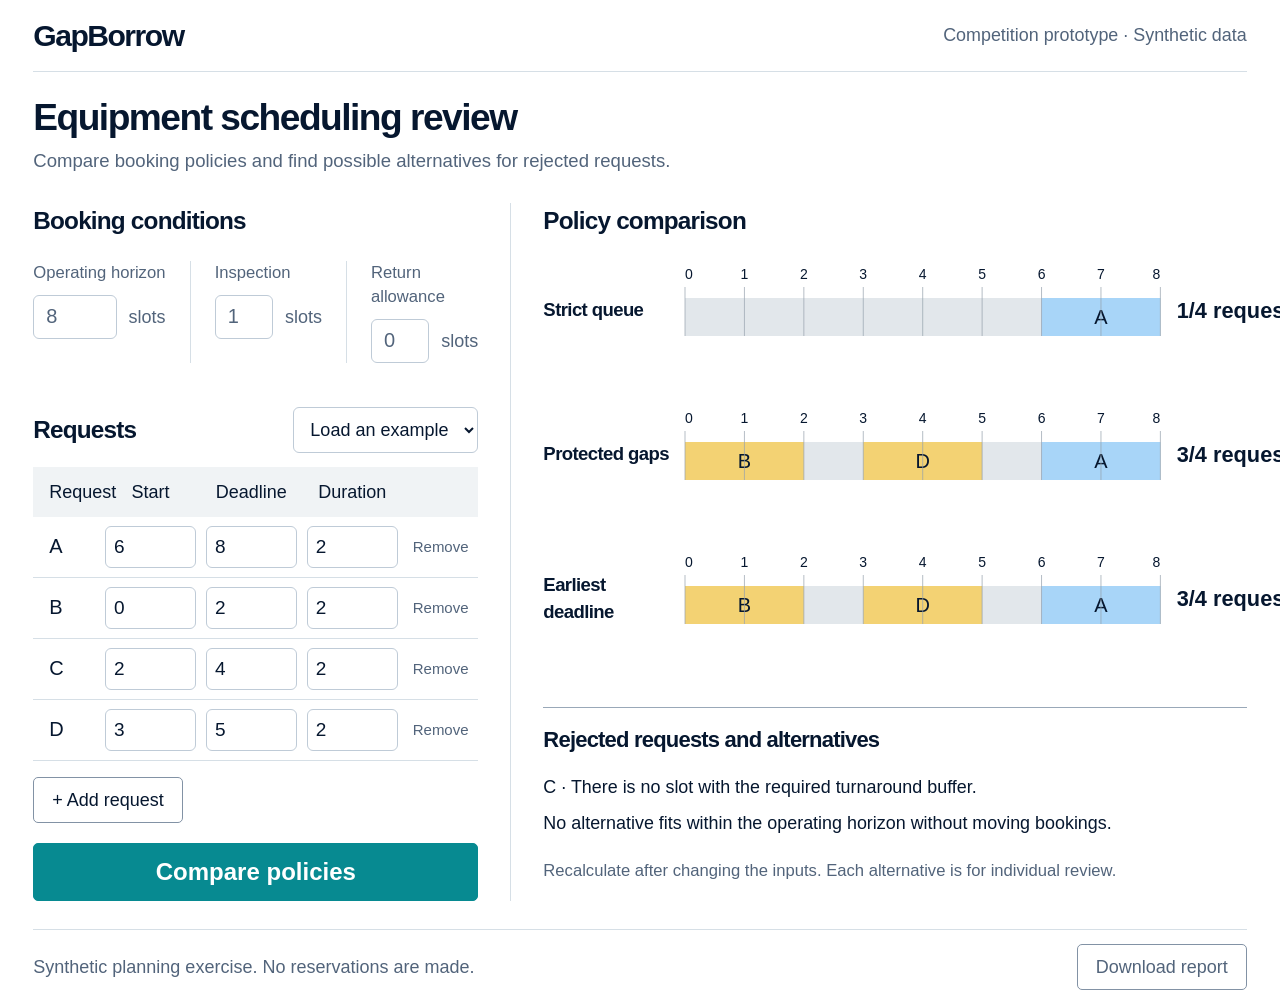
==== docs/index.html @ 941f61b4 "Add English in-browser GapBorrow demo" ====
<!doctype html>
<html lang="en">
<head>
  <meta charset="utf-8"><meta name="viewport" content="width=device-width,initial-scale=1">
  <title>GapBorrow · Equipment scheduling review</title>
  <link rel="stylesheet" href="./style.css"><script type="module" src="./app.mjs"></script>
</head>
<body>
<div class="app">
  <header><div class="wordmark">GapBorrow</div><span>Competition prototype · Synthetic data</span></header>
  <main>
    <h1>Equipment scheduling review</h1>
    <p class="intro">Compare booking policies and find possible alternatives for rejected requests.</p>
    <div class="workspace">
      <section class="inputs" aria-labelledby="conditions-title">
        <h2 id="conditions-title">Booking conditions</h2>
        <form id="review-form">
          <div class="metrics">
            <label for="horizon">Operating horizon<span class="numeric"><input id="horizon" type="number" value="8" min="1" max="48" required><span> slots</span></span></label>
            <label for="inspection">Inspection<span class="numeric"><input id="inspection" type="number" value="1" min="0" max="48" required><span> slots</span></span></label>
            <label for="lateness">Return allowance<span class="numeric"><input id="lateness" type="number" value="0" min="0" max="48" required><span> slots</span></span></label>
          </div>
          <div class="list-heading"><h2>Requests</h2>
            <select id="example" aria-label="Load an example">
              <option value="" selected disabled>Load an example</option>
              <option value="0">Gap before a late pickup</option>
              <option value="1">Fully booked horizon</option>
              <option value="2">Long first booking</option>
              <option value="3">Inspection buffer</option>
            </select>
          </div>
          <table class="request-table"><thead><tr><th>Request</th><th>Start</th><th>Deadline</th><th>Duration</th><th><span class="sr-only">Remove</span></th></tr></thead><tbody id="requests"></tbody></table>
          <button class="secondary add" type="button" id="add">+ Add request</button>
          <div id="error" role="alert" hidden></div>
          <button class="primary calculate" type="submit">Compare policies</button>
        </form>
      </section>
      <section class="results" aria-labelledby="comparison-title">
        <h2 id="comparison-title">Policy comparison</h2>
        <div id="schedules" aria-label="Compare booking policies"></div>
        <div class="reasons"><h2>Rejected requests and alternatives</h2><div id="reasons" aria-live="polite"></div>
          <p class="hint">Recalculate after changing the inputs. Each alternative is for individual review.</p>
        </div>
      </section>
    </div>
  </main>
  <footer><span>Synthetic planning exercise. No reservations are made.</span><button class="secondary" id="download" type="button" disabled>Download report</button></footer>
</div>
</body>
</html>
---- docs/style.css ----
:root{color-scheme:light;--ink:#06172f;--muted:#52647b;--line:#d6dfe6;--teal:#078a91;--blue:#a8d5f8;--gold:#f3d273;--track:#e2e7eb;--focus:#006b73}
*{box-sizing:border-box}body{margin:0;background:#fff;color:var(--ink);font-family:-apple-system,BlinkMacSystemFont,"Apple SD Gothic Neo","Noto Sans KR",sans-serif;font-size:18px;line-height:1.45}.app{max-width:1600px;margin:auto;padding:0 clamp(20px,2.6vw,40px)}
header{height:72px;display:flex;align-items:center;justify-content:space-between;border-bottom:1px solid var(--line);gap:16px}header span{font-size:clamp(14px,1.4vw,21px);color:var(--muted)}.wordmark{font-size:clamp(28px,2.35vw,36px);font-weight:750;letter-spacing:-1.5px}
main{padding-top:22px}h1,h2,p{margin:0}h1{font-size:clamp(30px,2.9vw,44px);line-height:1.25;letter-spacing:-1.5px;font-weight:750}.intro{margin-top:8px;font-size:clamp(17px,1.45vw,22px);color:var(--muted)}h2{font-size:clamp(22px,1.9vw,29px);font-weight:730;letter-spacing:-.8px}
.workspace{display:grid;grid-template-columns:39.4% minmax(0,1fr);margin-top:28px}.inputs{padding-right:32px;border-right:1px solid var(--line)}.results{padding-left:32px;min-width:0}.metrics{display:grid;grid-template-columns:repeat(3,minmax(0,1fr));gap:24px;margin-top:22px}.metrics>label{color:var(--muted);font-size:clamp(16px,1.3vw,20px)}.metrics>label+label{border-left:1px solid var(--line);padding-left:24px}.numeric{display:flex;align-items:center;gap:12px;margin-top:10px}.numeric input{width:100%;min-width:0}.numeric>span{font-size:18px;color:var(--muted)}
button,input,select{font:inherit;color:inherit}input,select{background:#fff;border:1px solid #bfcbd7;border-radius:6px}input{height:44px;padding:5px 12px;font-size:20px;font-variant-numeric:tabular-nums}select{height:46px;padding:6px 12px;font-size:18px;max-width:185px}button{cursor:pointer;border-radius:5px;padding:9px 18px;font-size:18px;min-height:44px}.secondary{background:#fff;border:1px solid #8292a5}.primary{background:var(--teal);border:1px solid var(--teal);color:#fff;font-weight:700;font-size:24px}.primary:hover{background:#067980}.secondary:hover{background:#f2f6f8}button:disabled{cursor:default;opacity:.5}:focus-visible{outline:3px solid var(--focus);outline-offset:3px}
.list-heading{display:flex;align-items:center;justify-content:space-between;gap:12px;margin:44px 0 14px}.request-table{border-collapse:collapse;width:100%;table-layout:fixed}.request-table th{background:#f0f3f5;font-weight:500;font-size:18px;padding:12px 6px;text-align:center}.request-table th:first-child{width:15%;text-align:left;padding-left:16px}.request-table th:last-child{width:17%}.request-table td{padding:8px 5px;border-bottom:1px solid var(--line);text-align:center}.request-table td:first-child{font-size:20px;text-align:left;padding-left:16px}.request-table input{width:100%;height:42px;padding:4px 8px;font-size:19px}.delete{border:0;background:transparent;color:var(--muted);font-size:15px;padding:4px 5px;min-width:40px}.add{margin-top:16px}.calculate{margin-top:20px;width:100%;height:58px}.chart-row{display:grid;grid-template-columns:126px minmax(0,1fr) 70px;gap:14px;align-items:center;min-height:144px}.chart-label{font-size:clamp(18px,1.45vw,22px);font-weight:700;letter-spacing:-.6px}.chart-count{font-size:clamp(20px,1.7vw,26px);font-weight:700;text-align:right;font-variant-numeric:tabular-nums}.chart-row svg{width:100%;height:90px;display:block;overflow:visible}.chart-row svg text{font-size:14px;font-family:inherit;fill:var(--ink)}.chart-row svg .bar-id{font-size:20px;font-weight:500}
.dense-bookings{grid-column:1/-1;font-size:15px}.dense-bookings[hidden]{display:none}.dense-bookings ul{display:flex;flex-wrap:wrap;gap:8px 24px;padding-left:20px}.reasons{border-top:1px solid #99a8b8;margin-top:36px;padding-top:16px}.reasons h2{font-size:clamp(22px,1.7vw,26px)}#reasons{margin-top:20px;font-size:clamp(17px,1.4vw,21px)}#reasons p+p{margin-top:10px}.hint{font-size:clamp(16px,1.3vw,20px);color:var(--muted);margin-top:22px}.dirty{color:#82550b}#error{margin-top:14px;color:#9f2637;font-size:16px}footer{display:flex;justify-content:space-between;align-items:center;gap:20px;margin-top:28px;padding:14px 0 18px;border-top:1px solid var(--line);color:var(--muted);font-size:18px}.sr-only{position:absolute;width:1px;height:1px;overflow:hidden;clip:rect(0,0,0,0);white-space:nowrap}
@media(max-width:1100px){.inputs{padding-right:22px}.results{padding-left:22px}.metrics{gap:12px}.metrics>label+label{padding-left:12px}.numeric{gap:5px}.numeric input{padding-left:8px}.chart-row{grid-template-columns:108px minmax(0,1fr) 58px;gap:8px;min-height:132px}.list-heading select{max-width:150px;font-size:16px}.request-table th{font-size:16px}.request-table input{font-size:17px}.delete{font-size:14px}.request-table td:first-child{padding-left:10px}.request-table th:first-child{padding-left:10px}}
@media(max-width:850px){header{height:68px}header span{font-size:14px}.workspace{grid-template-columns:1fr;gap:32px}.inputs{padding-right:0;border-right:0}.results{padding-left:0;border-top:1px solid var(--line);padding-top:24px}.metrics{gap:20px}.metrics>label+label{padding-left:20px}.list-heading{margin-top:28px}.list-heading select{max-width:185px}.chart-row{grid-template-columns:120px minmax(0,1fr) 60px;min-height:120px}.reasons{margin-top:16px}footer{align-items:flex-start;font-size:15px}footer span{max-width:60%}footer button{font-size:16px;white-space:nowrap}}
.intro,.hint,footer{word-break:keep-all}.chart-label{word-break:keep-all}.chart-count{white-space:nowrap}
@media(max-width:420px){header{gap:8px}.wordmark{font-size:26px}header span{font-size:12px}.intro{font-size:16px}.metrics{gap:10px}.metrics>label+label{padding-left:10px}.metrics>label{font-size:15px}.numeric{gap:5px}.numeric>span{font-size:15px}input{font-size:18px;padding:5px 7px}.request-table input{font-size:16px;padding:4px}.request-table td{padding:7px 3px}.request-table th{font-size:14px}.request-table th:first-child{width:12%}.request-table th:last-child{width:20%}.request-table td:first-child{font-size:17px;padding-left:5px}.delete{font-size:13px;min-width:44px;padding:3px}.list-heading select{max-width:145px;font-size:14px}.chart-row{grid-template-columns:78px minmax(0,1fr) 58px;gap:6px}.chart-label{font-size:16px}.chart-count{font-size:18px}.chart-row svg text{font-size:12px}.chart-row svg .bar-id{font-size:16px}footer{flex-direction:column;gap:12px}footer span{max-width:none}footer button{align-self:flex-end}}
@media(max-width:420px){.request-table th:first-child{width:14%;padding-left:5px;padding-right:3px;white-space:nowrap}}
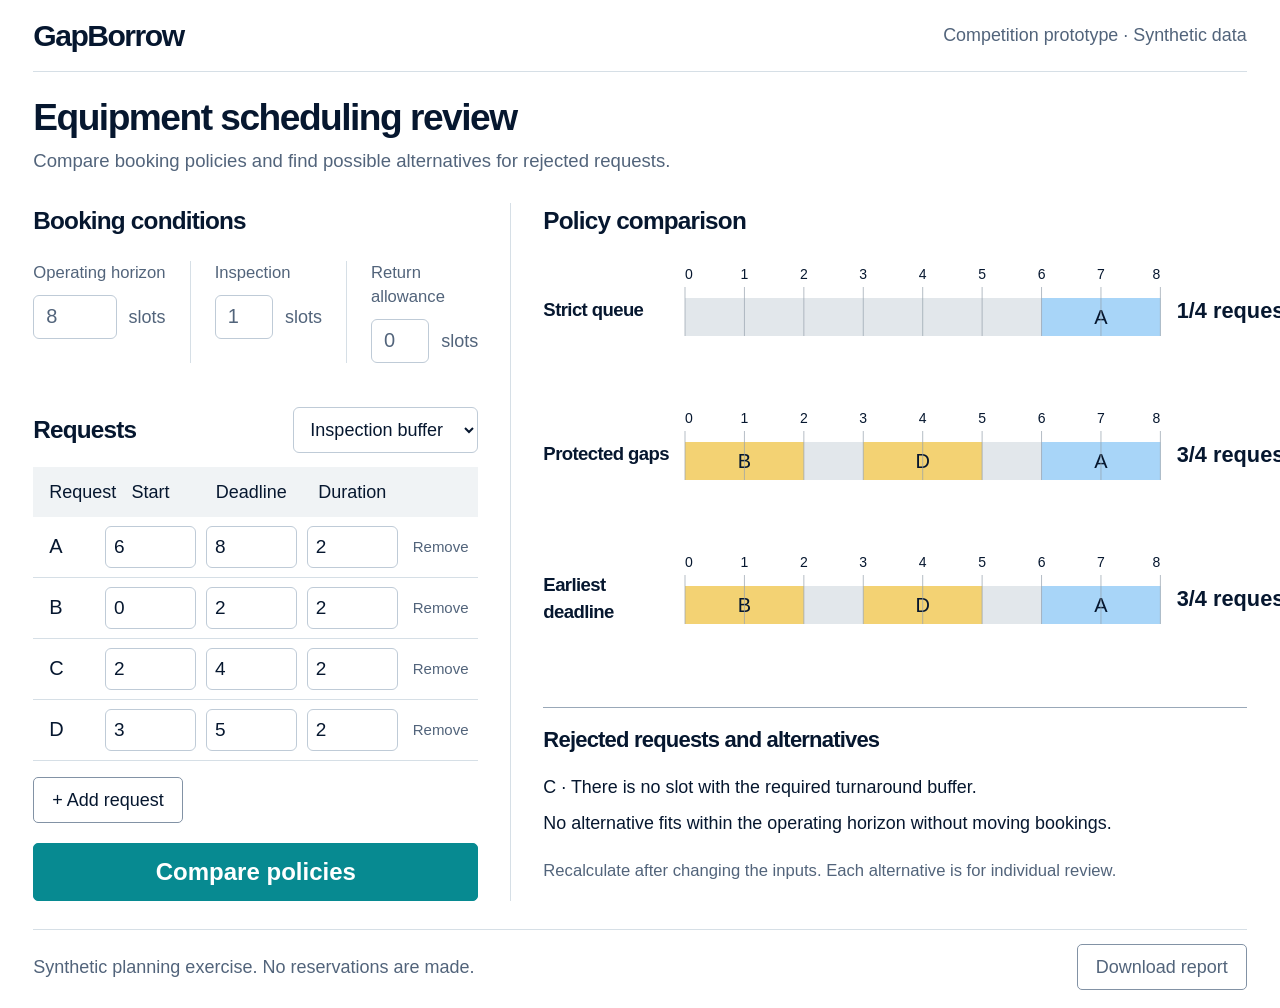
==== commit af246acd: "Keep example controls in sync during initial load" ====
--- a/docs/index.html
+++ b/docs/index.html
@@ -14,14 +14,14 @@
     <div class="workspace">
       <section class="inputs" aria-labelledby="conditions-title">
         <h2 id="conditions-title">Booking conditions</h2>
-        <form id="review-form">
+        <form id="review-form" aria-busy="true">
           <div class="metrics">
-            <label for="horizon">Operating horizon<span class="numeric"><input id="horizon" type="number" value="8" min="1" max="48" required><span> slots</span></span></label>
-            <label for="inspection">Inspection<span class="numeric"><input id="inspection" type="number" value="1" min="0" max="48" required><span> slots</span></span></label>
-            <label for="lateness">Return allowance<span class="numeric"><input id="lateness" type="number" value="0" min="0" max="48" required><span> slots</span></span></label>
+            <label for="horizon">Operating horizon<span class="numeric"><input id="horizon" disabled type="number" value="8" min="1" max="48" required><span> slots</span></span></label>
+            <label for="inspection">Inspection<span class="numeric"><input id="inspection" disabled type="number" value="1" min="0" max="48" required><span> slots</span></span></label>
+            <label for="lateness">Return allowance<span class="numeric"><input id="lateness" disabled type="number" value="0" min="0" max="48" required><span> slots</span></span></label>
           </div>
           <div class="list-heading"><h2>Requests</h2>
-            <select id="example" aria-label="Load an example">
+            <select id="example" disabled aria-label="Load an example">
               <option value="" selected disabled>Load an example</option>
               <option value="0">Gap before a late pickup</option>
               <option value="1">Fully booked horizon</option>
@@ -30,9 +30,9 @@
             </select>
           </div>
           <table class="request-table"><thead><tr><th>Request</th><th>Start</th><th>Deadline</th><th>Duration</th><th><span class="sr-only">Remove</span></th></tr></thead><tbody id="requests"></tbody></table>
-          <button class="secondary add" type="button" id="add">+ Add request</button>
+          <button class="secondary add" type="button" id="add" disabled>+ Add request</button>
           <div id="error" role="alert" hidden></div>
-          <button class="primary calculate" type="submit">Compare policies</button>
+          <button class="primary calculate" disabled type="submit">Compare policies</button>
         </form>
       </section>
       <section class="results" aria-labelledby="comparison-title">
